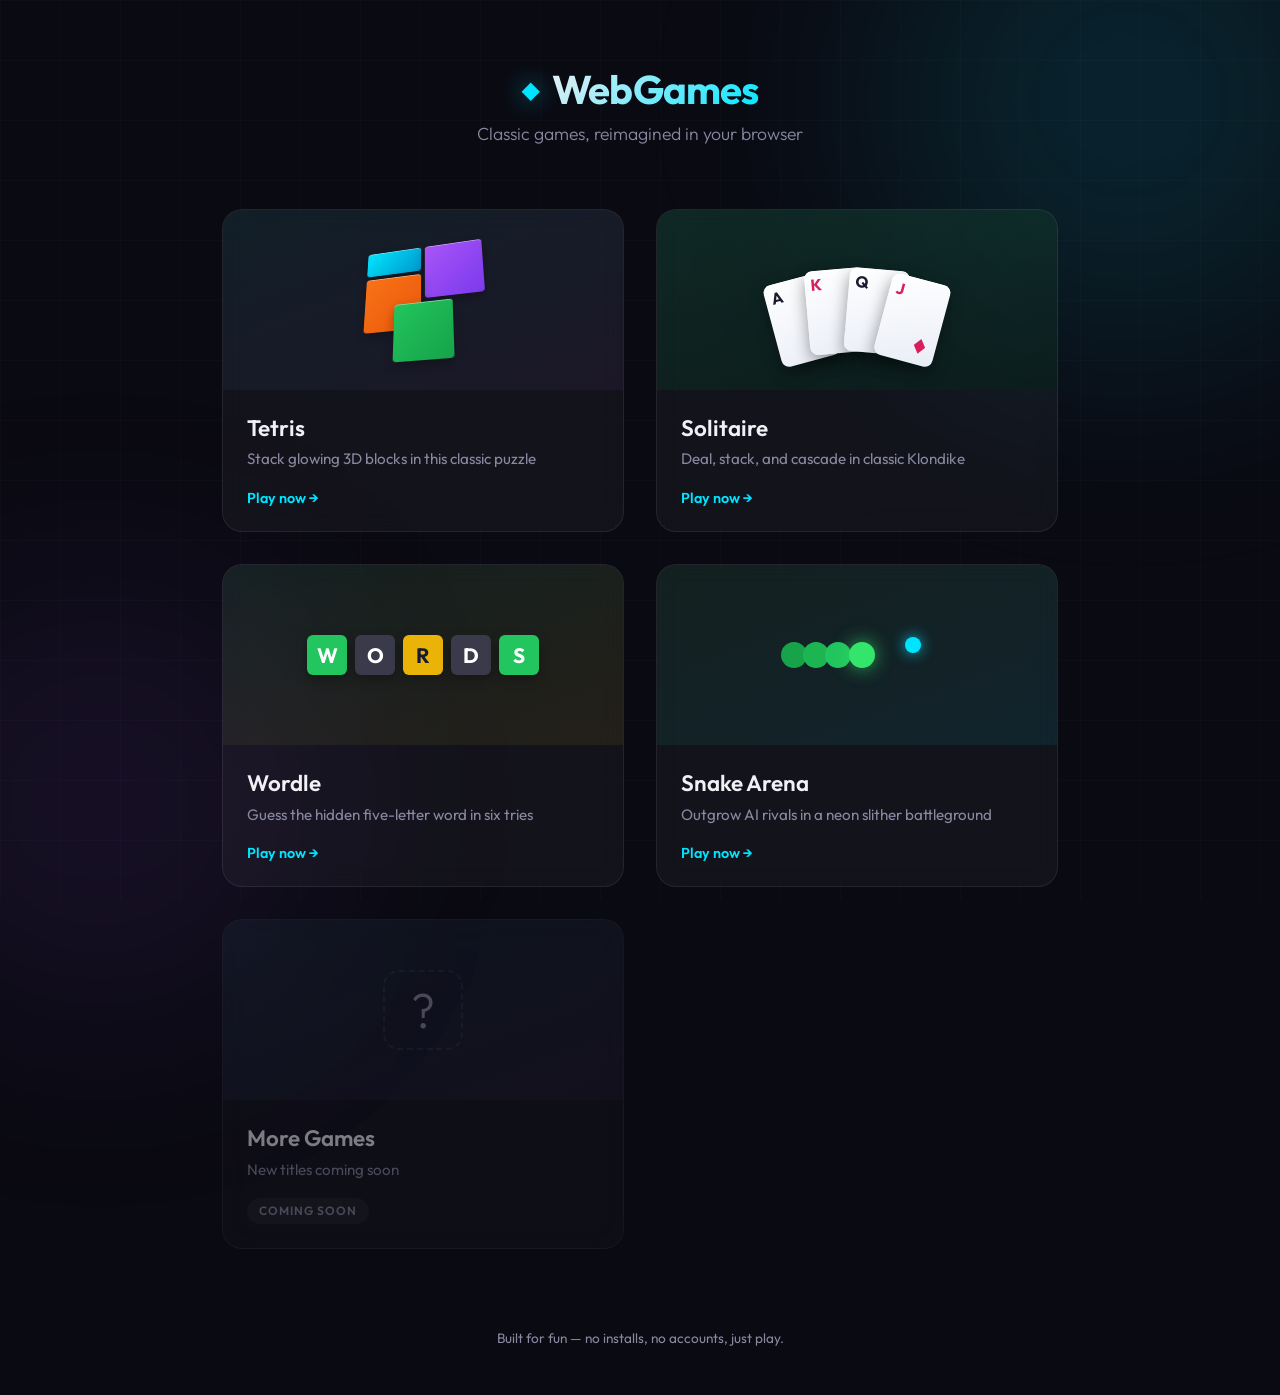
==== index.html @ 6724727c "Snake game." ====
<!DOCTYPE html>
<html lang="en">
<head>
  <meta charset="UTF-8">
  <meta name="viewport" content="width=device-width, initial-scale=1.0">
  <title>WebGames</title>
  <link rel="preconnect" href="https://fonts.googleapis.com">
  <link rel="preconnect" href="https://fonts.gstatic.com" crossorigin>
  <link href="https://fonts.googleapis.com/css2?family=Outfit:wght@300;400;600;700&display=swap" rel="stylesheet">
  <link rel="stylesheet" href="css/style.css">
</head>
<body>
  <div class="bg-grid"></div>
  <div class="bg-glow bg-glow--1"></div>
  <div class="bg-glow bg-glow--2"></div>

  <header class="site-header">
    <div class="logo">
      <span class="logo-icon">◆</span>
      <h1>WebGames</h1>
    </div>
    <p class="tagline">Classic games, reimagined in your browser</p>
  </header>

  <main class="games-grid">
    <a href="games/tetris/" class="game-tile game-tile--tetris">
      <div class="game-tile__preview">
        <div class="tetris-preview">
          <div class="tetris-block tetris-block--cyan"></div>
          <div class="tetris-block tetris-block--purple"></div>
          <div class="tetris-block tetris-block--orange"></div>
          <div class="tetris-block tetris-block--green"></div>
        </div>
      </div>
      <div class="game-tile__info">
        <h2>Tetris</h2>
        <p>Stack glowing 3D blocks in this classic puzzle</p>
        <span class="game-tile__cta">Play now →</span>
      </div>
    </a>

    <a href="games/solitaire/" class="game-tile game-tile--solitaire">
      <div class="game-tile__preview">
        <div class="solitaire-preview">
          <div class="mini-card mini-card--1"><span class="mini-card__rank">A</span><span class="mini-card__suit mini-card__suit--black">♠</span></div>
          <div class="mini-card mini-card--2"><span class="mini-card__rank mini-card__rank--red">K</span><span class="mini-card__suit mini-card__suit--red">♥</span></div>
          <div class="mini-card mini-card--3"><span class="mini-card__rank">Q</span><span class="mini-card__suit mini-card__suit--black">♣</span></div>
          <div class="mini-card mini-card--4"><span class="mini-card__rank mini-card__rank--red">J</span><span class="mini-card__suit mini-card__suit--red">♦</span></div>
        </div>
      </div>
      <div class="game-tile__info">
        <h2>Solitaire</h2>
        <p>Deal, stack, and cascade in classic Klondike</p>
        <span class="game-tile__cta">Play now →</span>
      </div>
    </a>

    <a href="games/wordle/" class="game-tile game-tile--wordle">
      <div class="game-tile__preview">
        <div class="wordle-preview">
          <span class="wordle-cell wordle-cell--correct">W</span>
          <span class="wordle-cell wordle-cell--absent">O</span>
          <span class="wordle-cell wordle-cell--present">R</span>
          <span class="wordle-cell wordle-cell--absent">D</span>
          <span class="wordle-cell wordle-cell--correct">S</span>
        </div>
      </div>
      <div class="game-tile__info">
        <h2>Wordle</h2>
        <p>Guess the hidden five-letter word in six tries</p>
        <span class="game-tile__cta">Play now →</span>
      </div>
    </a>

    <a href="games/snake/" class="game-tile game-tile--snake">
      <div class="game-tile__preview">
        <div class="snake-preview">
          <span class="snake-seg snake-seg--1"></span>
          <span class="snake-seg snake-seg--2"></span>
          <span class="snake-seg snake-seg--3"></span>
          <span class="snake-seg snake-seg--head"></span>
          <span class="snake-orb"></span>
        </div>
      </div>
      <div class="game-tile__info">
        <h2>Snake Arena</h2>
        <p>Outgrow AI rivals in a neon slither battleground</p>
        <span class="game-tile__cta">Play now →</span>
      </div>
    </a>

    <div class="game-tile game-tile--coming-soon">
      <div class="game-tile__preview">
        <div class="coming-soon-icon">?</div>
      </div>
      <div class="game-tile__info">
        <h2>More Games</h2>
        <p>New titles coming soon</p>
        <span class="game-tile__badge">Coming Soon</span>
      </div>
    </div>
  </main>

  <footer class="site-footer">
    <p>Built for fun — no installs, no accounts, just play.</p>
  </footer>
</body>
</html>
---- css/style.css ----
*,
*::before,
*::after {
  box-sizing: border-box;
  margin: 0;
  padding: 0;
}

:root {
  --bg-deep: #0a0a12;
  --bg-card: rgba(255, 255, 255, 0.04);
  --border-subtle: rgba(255, 255, 255, 0.08);
  --text-primary: #f0f0f5;
  --text-muted: #8888a0;
  --accent-cyan: #00e5ff;
  --accent-purple: #a855f7;
  --accent-pink: #ec4899;
  --radius: 20px;
  --font: 'Outfit', system-ui, sans-serif;
}

html {
  font-size: 16px;
}

body {
  font-family: var(--font);
  background: var(--bg-deep);
  color: var(--text-primary);
  min-height: 100vh;
  overflow-x: hidden;
  position: relative;
}

.bg-grid {
  position: fixed;
  inset: 0;
  background-image:
    linear-gradient(rgba(255, 255, 255, 0.02) 1px, transparent 1px),
    linear-gradient(90deg, rgba(255, 255, 255, 0.02) 1px, transparent 1px);
  background-size: 60px 60px;
  pointer-events: none;
  z-index: 0;
}

.bg-glow {
  position: fixed;
  border-radius: 50%;
  filter: blur(120px);
  pointer-events: none;
  z-index: 0;
}

.bg-glow--1 {
  width: 500px;
  height: 500px;
  background: rgba(0, 229, 255, 0.12);
  top: -150px;
  right: -100px;
}

.bg-glow--2 {
  width: 400px;
  height: 400px;
  background: rgba(168, 85, 247, 0.1);
  bottom: -100px;
  left: -100px;
}

.site-header {
  position: relative;
  z-index: 1;
  text-align: center;
  padding: 4rem 2rem 2rem;
}

.logo {
  display: inline-flex;
  align-items: center;
  gap: 0.75rem;
  margin-bottom: 0.5rem;
}

.logo-icon {
  font-size: 1.5rem;
  color: var(--accent-cyan);
  filter: drop-shadow(0 0 12px rgba(0, 229, 255, 0.6));
}

.logo h1 {
  font-size: 2.5rem;
  font-weight: 700;
  letter-spacing: -0.02em;
  background: linear-gradient(135deg, var(--text-primary) 0%, var(--accent-cyan) 100%);
  -webkit-background-clip: text;
  -webkit-text-fill-color: transparent;
  background-clip: text;
}

.tagline {
  color: var(--text-muted);
  font-size: 1.1rem;
  font-weight: 300;
}

.games-grid {
  position: relative;
  z-index: 1;
  display: grid;
  grid-template-columns: repeat(auto-fill, minmax(320px, 1fr));
  gap: 2rem;
  max-width: 900px;
  margin: 0 auto;
  padding: 2rem;
}

.game-tile {
  display: flex;
  flex-direction: column;
  background: var(--bg-card);
  border: 1px solid var(--border-subtle);
  border-radius: var(--radius);
  overflow: hidden;
  text-decoration: none;
  color: inherit;
  transition: transform 0.3s ease, border-color 0.3s ease, box-shadow 0.3s ease;
  backdrop-filter: blur(12px);
}

a.game-tile:hover {
  transform: translateY(-6px);
  border-color: rgba(0, 229, 255, 0.3);
  box-shadow:
    0 20px 60px rgba(0, 0, 0, 0.4),
    0 0 40px rgba(0, 229, 255, 0.08);
}

.game-tile--coming-soon {
  opacity: 0.5;
  cursor: default;
  pointer-events: none;
}

.game-tile__preview {
  height: 180px;
  display: flex;
  align-items: center;
  justify-content: center;
  background: linear-gradient(160deg, rgba(0, 229, 255, 0.06) 0%, rgba(168, 85, 247, 0.06) 100%);
  position: relative;
  overflow: hidden;
}

.game-tile--tetris .game-tile__preview {
  perspective: 400px;
}

.tetris-preview {
  display: grid;
  grid-template-columns: repeat(4, 28px);
  grid-template-rows: repeat(4, 28px);
  gap: 4px;
  transform: rotateX(25deg) rotateY(-15deg);
}

.tetris-block {
  border-radius: 4px;
  box-shadow: inset 0 1px 0 rgba(255, 255, 255, 0.4), 0 4px 12px rgba(0, 0, 0, 0.3);
}

.tetris-block--cyan {
  grid-column: 1 / 3;
  grid-row: 1;
  background: linear-gradient(135deg, #00e5ff, #0099cc);
}

.tetris-block--purple {
  grid-column: 3 / 5;
  grid-row: 1 / 3;
  background: linear-gradient(135deg, #a855f7, #7c3aed);
}

.tetris-block--orange {
  grid-column: 1 / 3;
  grid-row: 2 / 4;
  background: linear-gradient(135deg, #f97316, #ea580c);
}

.tetris-block--green {
  grid-column: 2 / 4;
  grid-row: 3 / 5;
  background: linear-gradient(135deg, #22c55e, #16a34a);
}

.game-tile--solitaire .game-tile__preview {
  background: linear-gradient(160deg, rgba(13, 59, 46, 0.55) 0%, rgba(7, 32, 25, 0.55) 100%);
}

.solitaire-preview {
  position: relative;
  width: 160px;
  height: 110px;
}

.mini-card {
  position: absolute;
  bottom: 0;
  width: 60px;
  height: 84px;
  border-radius: 8px;
  background: linear-gradient(160deg, #ffffff 0%, #e9edf6 100%);
  box-shadow: 0 6px 16px rgba(0, 0, 0, 0.4), inset 0 1px 0 rgba(255, 255, 255, 0.9);
  padding: 6px;
  transform-origin: bottom center;
  transition: transform 0.35s ease;
}

.mini-card__rank {
  display: block;
  font-size: 1rem;
  font-weight: 700;
  color: #1a1a2e;
  line-height: 1;
}

.mini-card__rank--red { color: #d81e5b; }

.mini-card__suit {
  position: absolute;
  bottom: 6px;
  right: 7px;
  font-size: 1.3rem;
}

.mini-card__suit--black { color: #1a1a2e; }
.mini-card__suit--red { color: #d81e5b; }

.mini-card--1 { left: 4px;  transform: rotate(-15deg) translateY(6px); z-index: 1; }
.mini-card--2 { left: 34px; transform: rotate(-5deg)  translateY(-2px); z-index: 2; }
.mini-card--3 { left: 66px; transform: rotate(5deg)   translateY(-2px); z-index: 3; }
.mini-card--4 { left: 96px; transform: rotate(15deg)  translateY(6px);  z-index: 4; }

a.game-tile--solitaire:hover .mini-card--1 { transform: rotate(-22deg) translateY(2px)  translateX(-6px); }
a.game-tile--solitaire:hover .mini-card--2 { transform: rotate(-8deg)  translateY(-8px); }
a.game-tile--solitaire:hover .mini-card--3 { transform: rotate(8deg)   translateY(-8px); }
a.game-tile--solitaire:hover .mini-card--4 { transform: rotate(22deg)  translateY(2px)  translateX(6px); }

.game-tile--wordle .game-tile__preview {
  background: linear-gradient(160deg, rgba(34, 197, 94, 0.08) 0%, rgba(234, 179, 8, 0.08) 100%);
}

.wordle-preview {
  display: flex;
  gap: 8px;
}

.wordle-cell {
  width: 40px;
  height: 40px;
  display: flex;
  align-items: center;
  justify-content: center;
  border-radius: 6px;
  font-size: 1.3rem;
  font-weight: 700;
  color: #fff;
  box-shadow: 0 4px 12px rgba(0, 0, 0, 0.3);
}

.wordle-cell--correct { background: #22c55e; }
.wordle-cell--present { background: #eab308; color: #1a1a2e; }
.wordle-cell--absent  { background: #3a3a4a; }

a.game-tile--wordle:hover {
  border-color: rgba(34, 197, 94, 0.35);
}

.game-tile--snake .game-tile__preview {
  background: linear-gradient(160deg, rgba(34, 197, 94, 0.08) 0%, rgba(0, 229, 255, 0.08) 100%);
}

.snake-preview {
  position: relative;
  width: 160px;
  height: 90px;
}

.snake-seg {
  position: absolute;
  top: 50%;
  width: 26px;
  height: 26px;
  border-radius: 50%;
  transform: translateY(-50%);
  transition: transform 0.35s ease, left 0.35s ease;
}

.snake-seg--1    { left: 4px;   background: #16a34a; }
.snake-seg--2    { left: 26px;  background: #1cb552; }
.snake-seg--3    { left: 48px;  background: #22c55e; }
.snake-seg--head {
  left: 72px;
  background: #34e56b;
  box-shadow: 0 0 18px rgba(52, 229, 107, 0.7);
}

.snake-orb {
  position: absolute;
  top: 30%;
  left: 128px;
  width: 16px;
  height: 16px;
  border-radius: 50%;
  background: #00e5ff;
  box-shadow: 0 0 14px rgba(0, 229, 255, 0.8);
}

a.game-tile--snake:hover .snake-seg--1    { left: 10px; }
a.game-tile--snake:hover .snake-seg--2    { left: 32px; transform: translateY(-90%); }
a.game-tile--snake:hover .snake-seg--3    { left: 54px; }
a.game-tile--snake:hover .snake-seg--head { left: 78px; transform: translateY(-20%); }

a.game-tile--snake:hover {
  border-color: rgba(34, 197, 94, 0.35);
}

.coming-soon-icon {
  font-size: 3rem;
  font-weight: 300;
  color: var(--text-muted);
  border: 2px dashed var(--border-subtle);
  width: 80px;
  height: 80px;
  border-radius: 16px;
  display: flex;
  align-items: center;
  justify-content: center;
}

.game-tile__info {
  padding: 1.5rem;
}

.game-tile__info h2 {
  font-size: 1.4rem;
  font-weight: 600;
  margin-bottom: 0.4rem;
}

.game-tile__info p {
  color: var(--text-muted);
  font-size: 0.95rem;
  line-height: 1.5;
  margin-bottom: 1rem;
}

.game-tile__cta {
  font-size: 0.9rem;
  font-weight: 600;
  color: var(--accent-cyan);
  transition: letter-spacing 0.2s ease;
}

a.game-tile:hover .game-tile__cta {
  letter-spacing: 0.05em;
}

.game-tile__badge {
  display: inline-block;
  font-size: 0.75rem;
  font-weight: 600;
  text-transform: uppercase;
  letter-spacing: 0.08em;
  color: var(--text-muted);
  background: rgba(255, 255, 255, 0.05);
  padding: 0.35rem 0.75rem;
  border-radius: 100px;
}

.site-footer {
  position: relative;
  z-index: 1;
  text-align: center;
  padding: 3rem 2rem;
  color: var(--text-muted);
  font-size: 0.85rem;
}

@media (max-width: 480px) {
  .logo h1 {
    font-size: 2rem;
  }

  .games-grid {
    grid-template-columns: 1fr;
    padding: 1.5rem;
  }
}
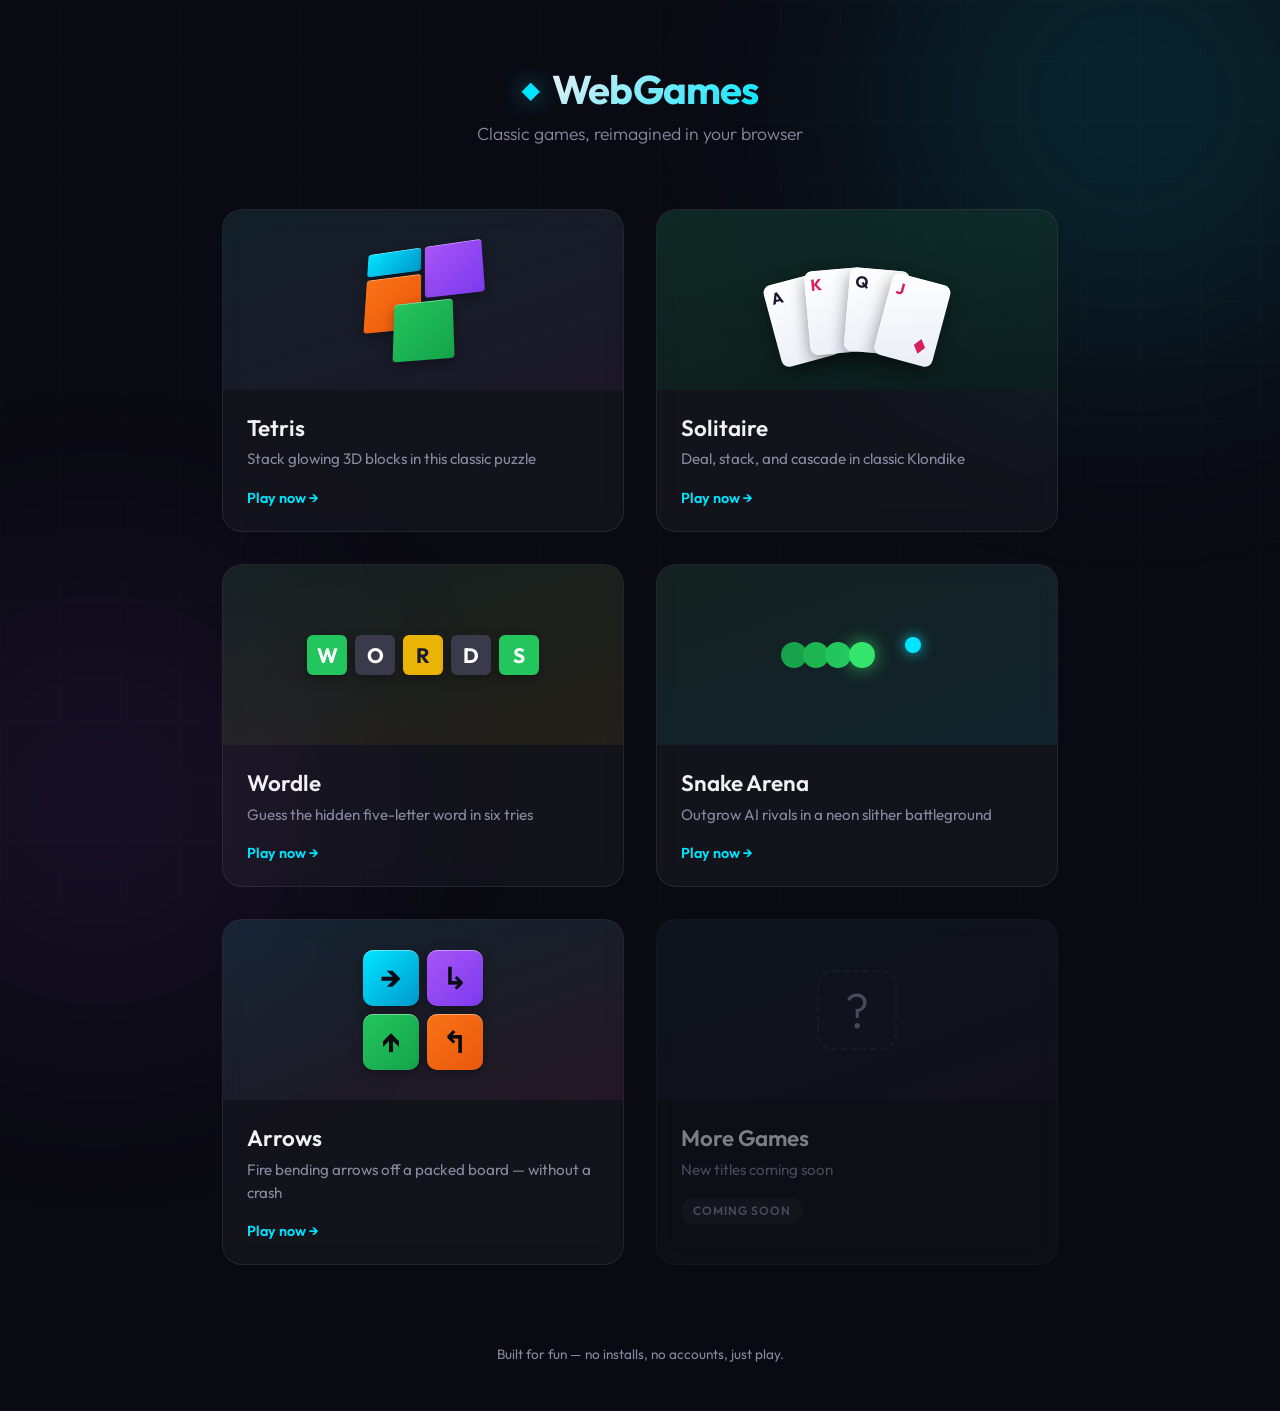
==== commit 656e9ade: "Basic arrow game." ====
--- a/index.html
+++ b/index.html
@@ -89,6 +89,22 @@
       </div>
     </a>
 
+    <a href="games/arrows/" class="game-tile game-tile--arrows">
+      <div class="game-tile__preview">
+        <div class="arrows-preview">
+          <span class="arrow-chip arrow-chip--1">→</span>
+          <span class="arrow-chip arrow-chip--2">↳</span>
+          <span class="arrow-chip arrow-chip--3">↑</span>
+          <span class="arrow-chip arrow-chip--4">↰</span>
+        </div>
+      </div>
+      <div class="game-tile__info">
+        <h2>Arrows</h2>
+        <p>Fire bending arrows off a packed board — without a crash</p>
+        <span class="game-tile__cta">Play now →</span>
+      </div>
+    </a>
+
     <div class="game-tile game-tile--coming-soon">
       <div class="game-tile__preview">
         <div class="coming-soon-icon">?</div>
--- a/css/style.css
+++ b/css/style.css
@@ -324,6 +324,43 @@
   border-color: rgba(34, 197, 94, 0.35);
 }
 
+.game-tile--arrows .game-tile__preview {
+  background: linear-gradient(160deg, rgba(0, 229, 255, 0.08) 0%, rgba(236, 72, 153, 0.08) 100%);
+}
+
+.arrows-preview {
+  display: grid;
+  grid-template-columns: repeat(2, 56px);
+  grid-template-rows: repeat(2, 56px);
+  gap: 8px;
+}
+
+.arrow-chip {
+  display: flex;
+  align-items: center;
+  justify-content: center;
+  font-size: 1.9rem;
+  font-weight: 700;
+  border-radius: 10px;
+  color: #0a0a12;
+  box-shadow: inset 0 1px 0 rgba(255, 255, 255, 0.4), 0 4px 12px rgba(0, 0, 0, 0.3);
+  transition: transform 0.35s ease;
+}
+
+.arrow-chip--1 { background: linear-gradient(135deg, #00e5ff, #0099cc); }
+.arrow-chip--2 { background: linear-gradient(135deg, #a855f7, #7c3aed); }
+.arrow-chip--3 { background: linear-gradient(135deg, #22c55e, #16a34a); }
+.arrow-chip--4 { background: linear-gradient(135deg, #f97316, #ea580c); }
+
+a.game-tile--arrows:hover .arrow-chip--1 { transform: translateX(8px); }
+a.game-tile--arrows:hover .arrow-chip--2 { transform: translate(6px, 6px); }
+a.game-tile--arrows:hover .arrow-chip--3 { transform: translateY(-8px); }
+a.game-tile--arrows:hover .arrow-chip--4 { transform: translate(-6px, -6px); }
+
+a.game-tile--arrows:hover {
+  border-color: rgba(236, 72, 153, 0.35);
+}
+
 .coming-soon-icon {
   font-size: 3rem;
   font-weight: 300;
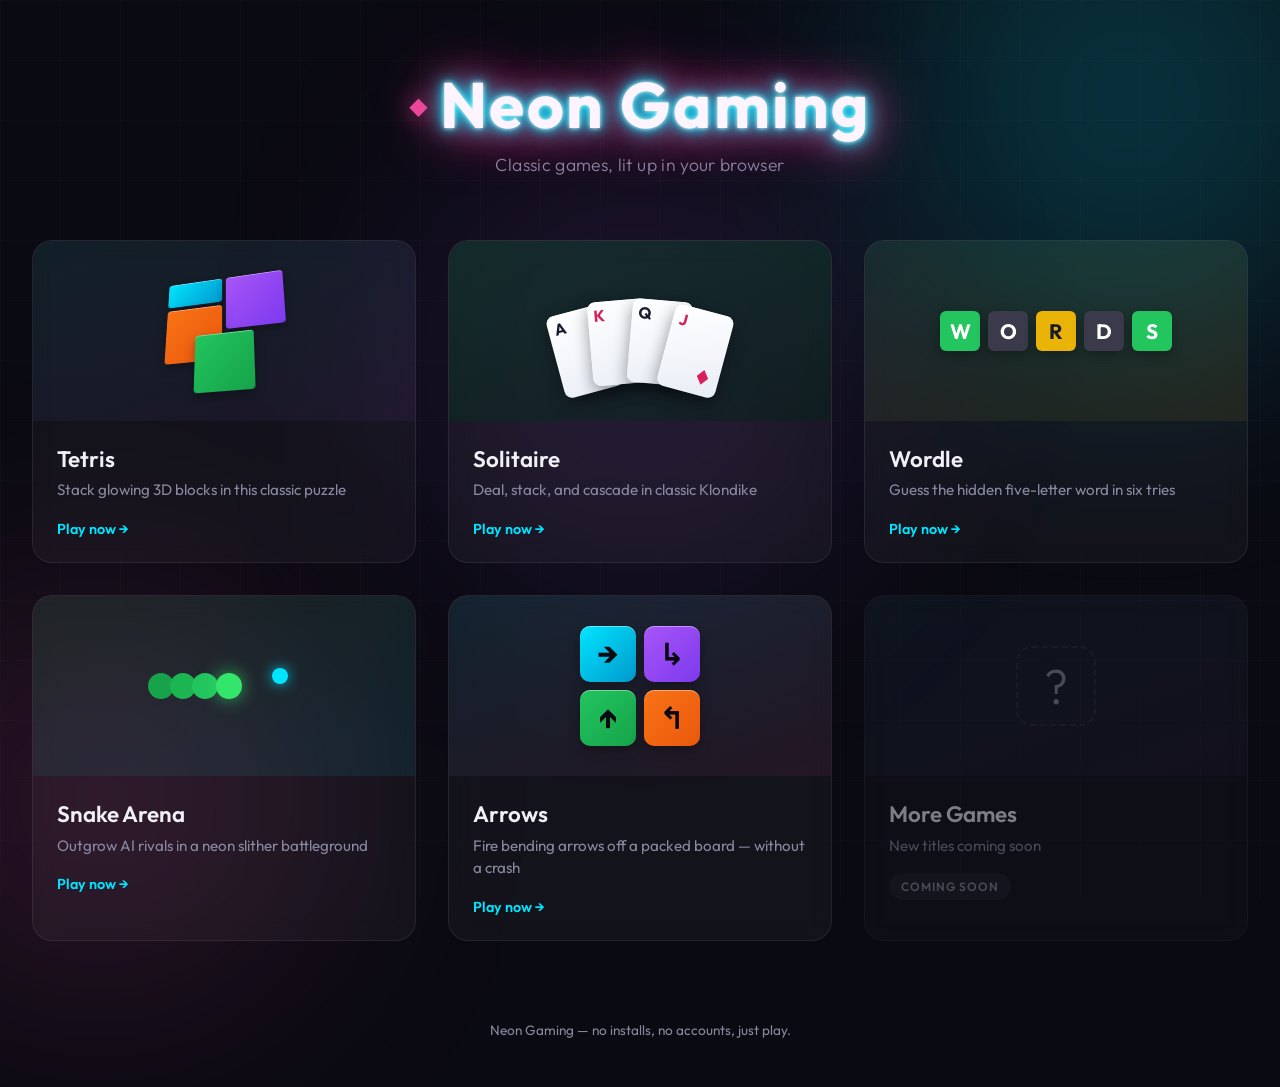
==== commit 91dad87c: "Deploy scripts." ====
--- a/index.html
+++ b/index.html
@@ -1,9 +1,17 @@
 <!DOCTYPE html>
 <html lang="en">
 <head>
+  <!-- Google tag (gtag.js) -->
+  <script async src="https://www.googletagmanager.com/gtag/js?id=G-6LNMJ1V5Q6"></script>
+  <script>
+    window.dataLayer = window.dataLayer || [];
+    function gtag(){dataLayer.push(arguments);}
+    gtag('js', new Date());
+    gtag('config', 'G-6LNMJ1V5Q6');
+  </script>
   <meta charset="UTF-8">
   <meta name="viewport" content="width=device-width, initial-scale=1.0">
-  <title>WebGames</title>
+  <title>Neon Gaming</title>
   <link rel="preconnect" href="https://fonts.googleapis.com">
   <link rel="preconnect" href="https://fonts.gstatic.com" crossorigin>
   <link href="https://fonts.googleapis.com/css2?family=Outfit:wght@300;400;600;700&display=swap" rel="stylesheet">
@@ -13,13 +21,14 @@
   <div class="bg-grid"></div>
   <div class="bg-glow bg-glow--1"></div>
   <div class="bg-glow bg-glow--2"></div>
+  <div class="bg-glow bg-glow--3"></div>
 
   <header class="site-header">
     <div class="logo">
       <span class="logo-icon">◆</span>
-      <h1>WebGames</h1>
+      <h1 class="neon-title" data-text="Neon Gaming">Neon Gaming</h1>
     </div>
-    <p class="tagline">Classic games, reimagined in your browser</p>
+    <p class="tagline">Classic games, lit up in your browser</p>
   </header>
 
   <main class="games-grid">
@@ -118,7 +127,7 @@
   </main>
 
   <footer class="site-footer">
-    <p>Built for fun — no installs, no accounts, just play.</p>
+    <p>Neon Gaming — no installs, no accounts, just play.</p>
   </footer>
 </body>
 </html>
--- a/css/style.css
+++ b/css/style.css
@@ -54,7 +54,7 @@
 .bg-glow--1 {
   width: 500px;
   height: 500px;
-  background: rgba(0, 229, 255, 0.12);
+  background: rgba(0, 229, 255, 0.18);
   top: -150px;
   right: -100px;
 }
@@ -62,9 +62,18 @@
 .bg-glow--2 {
   width: 400px;
   height: 400px;
-  background: rgba(168, 85, 247, 0.1);
+  background: rgba(236, 72, 153, 0.16);
   bottom: -100px;
   left: -100px;
+}
+
+.bg-glow--3 {
+  width: 420px;
+  height: 420px;
+  background: rgba(168, 85, 247, 0.14);
+  top: 40%;
+  left: 50%;
+  transform: translate(-50%, -50%);
 }
 
 .site-header {
@@ -83,24 +92,59 @@
 
 .logo-icon {
   font-size: 1.5rem;
-  color: var(--accent-cyan);
-  filter: drop-shadow(0 0 12px rgba(0, 229, 255, 0.6));
+  color: var(--accent-pink);
+  filter: drop-shadow(0 0 12px rgba(236, 72, 153, 0.9));
+  animation: neon-flicker 4.5s infinite alternate;
 }
 
 .logo h1 {
-  font-size: 2.5rem;
+  font-size: clamp(2.5rem, 8vw, 4rem);
   font-weight: 700;
-  letter-spacing: -0.02em;
-  background: linear-gradient(135deg, var(--text-primary) 0%, var(--accent-cyan) 100%);
-  -webkit-background-clip: text;
-  -webkit-text-fill-color: transparent;
-  background-clip: text;
+  letter-spacing: 0.04em;
+}
+
+.neon-title {
+  position: relative;
+  color: #fdf4ff;
+  text-shadow:
+    0 0 4px rgba(255, 255, 255, 0.9),
+    0 0 11px var(--accent-cyan),
+    0 0 22px var(--accent-cyan),
+    0 0 38px var(--accent-pink),
+    0 0 62px var(--accent-pink);
+  animation: neon-flicker 6s infinite alternate;
+}
+
+@keyframes neon-flicker {
+  0%, 18%, 22%, 25%, 53%, 57%, 100% {
+    opacity: 1;
+    text-shadow:
+      0 0 4px rgba(255, 255, 255, 0.9),
+      0 0 11px var(--accent-cyan),
+      0 0 22px var(--accent-cyan),
+      0 0 38px var(--accent-pink),
+      0 0 62px var(--accent-pink);
+    filter: drop-shadow(0 0 12px rgba(236, 72, 153, 0.9));
+  }
+  20%, 24%, 55% {
+    opacity: 0.75;
+    text-shadow: none;
+    filter: none;
+  }
+}
+
+@media (prefers-reduced-motion: reduce) {
+  .logo-icon,
+  .neon-title {
+    animation: none;
+  }
 }
 
 .tagline {
   color: var(--text-muted);
   font-size: 1.1rem;
   font-weight: 300;
+  letter-spacing: 0.02em;
 }
 
 .games-grid {
@@ -109,7 +153,7 @@
   display: grid;
   grid-template-columns: repeat(auto-fill, minmax(320px, 1fr));
   gap: 2rem;
-  max-width: 900px;
+  max-width: 1600px;
   margin: 0 auto;
   padding: 2rem;
 }
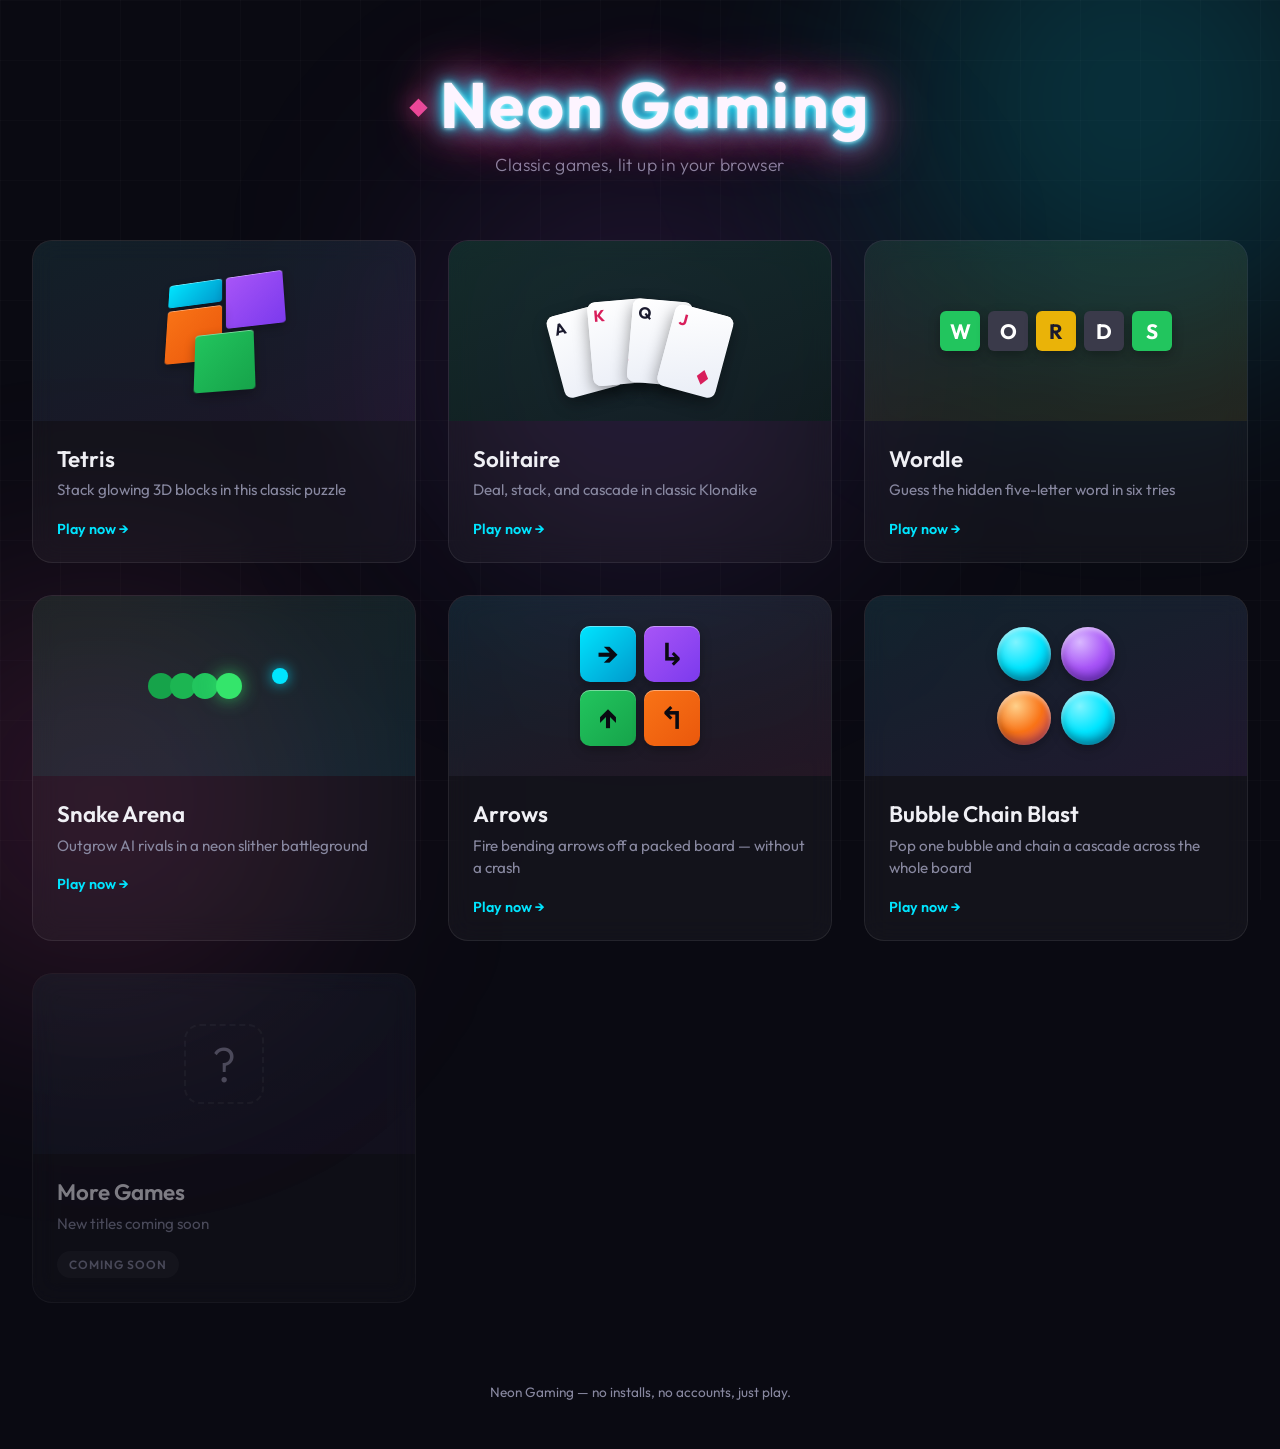
==== commit 1beaa91e: "Bubble chain blast improved." ====
--- a/index.html
+++ b/index.html
@@ -114,6 +114,22 @@
       </div>
     </a>
 
+    <a href="games/bubbleblast/" class="game-tile game-tile--bubbleblast">
+      <div class="game-tile__preview">
+        <div class="bubble-preview">
+          <span class="bubble-orb bubble-orb--1"></span>
+          <span class="bubble-orb bubble-orb--2"></span>
+          <span class="bubble-orb bubble-orb--3"></span>
+          <span class="bubble-orb bubble-orb--4"></span>
+        </div>
+      </div>
+      <div class="game-tile__info">
+        <h2>Bubble Chain Blast</h2>
+        <p>Pop one bubble and chain a cascade across the whole board</p>
+        <span class="game-tile__cta">Play now →</span>
+      </div>
+    </a>
+
     <div class="game-tile game-tile--coming-soon">
       <div class="game-tile__preview">
         <div class="coming-soon-icon">?</div>
--- a/css/style.css
+++ b/css/style.css
@@ -405,6 +405,41 @@
   border-color: rgba(236, 72, 153, 0.35);
 }
 
+/* ---- Bubble Chain Blast preview ---- */
+.game-tile--bubbleblast .game-tile__preview {
+  background: linear-gradient(160deg, rgba(0, 229, 255, 0.08) 0%, rgba(168, 85, 247, 0.09) 100%);
+}
+
+.bubble-preview {
+  display: grid;
+  grid-template-columns: repeat(2, 54px);
+  grid-template-rows: repeat(2, 54px);
+  gap: 10px;
+}
+
+.bubble-orb {
+  border-radius: 50%;
+  box-shadow:
+    inset 0 3px 4px rgba(255, 255, 255, 0.5),
+    inset 0 -5px 8px rgba(0, 0, 0, 0.3),
+    0 4px 12px rgba(0, 0, 0, 0.3);
+  transition: transform 0.35s ease;
+}
+
+.bubble-orb--1 { background: radial-gradient(circle at 35% 28%, #7ff4ff, #00e5ff 50%, #0088bb); }
+.bubble-orb--2 { background: radial-gradient(circle at 35% 28%, #d9b8ff, #a855f7 50%, #6d28d9); }
+.bubble-orb--3 { background: radial-gradient(circle at 35% 28%, #ffd08a, #f97316 50%, #d1418a); }
+.bubble-orb--4 { background: radial-gradient(circle at 35% 28%, #7ff4ff, #00e5ff 50%, #0088bb); }
+
+a.game-tile--bubbleblast:hover .bubble-orb--1 { transform: scale(1.15) translate(-3px, -3px); }
+a.game-tile--bubbleblast:hover .bubble-orb--2 { transform: scale(1.15) translate(3px, -3px); }
+a.game-tile--bubbleblast:hover .bubble-orb--3 { transform: scale(1.15) translate(-3px, 3px); }
+a.game-tile--bubbleblast:hover .bubble-orb--4 { transform: scale(1.15) translate(3px, 3px); }
+
+a.game-tile--bubbleblast:hover {
+  border-color: rgba(168, 85, 247, 0.35);
+}
+
 .coming-soon-icon {
   font-size: 3rem;
   font-weight: 300;
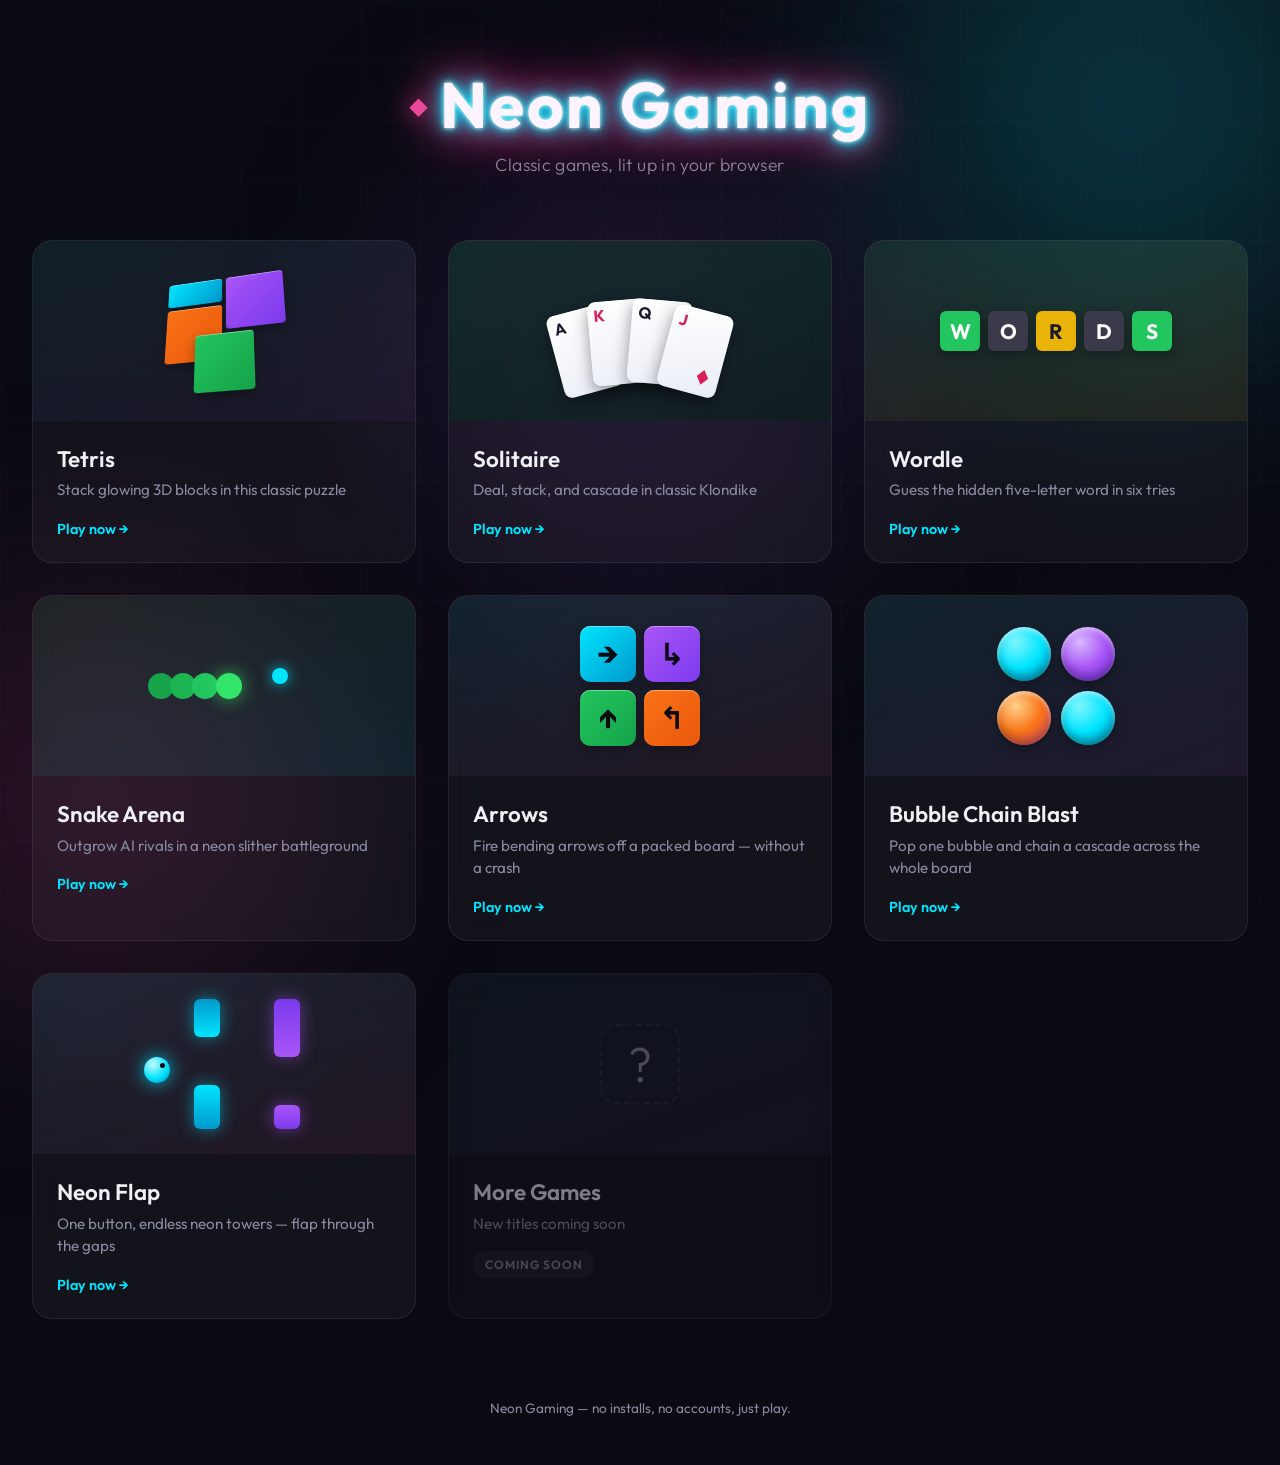
==== commit 271f267b: "Flappy bird game." ====
--- a/index.html
+++ b/index.html
@@ -130,6 +130,23 @@
       </div>
     </a>
 
+    <a href="games/flappy/" class="game-tile game-tile--flappy">
+      <div class="game-tile__preview">
+        <div class="flappy-preview">
+          <span class="flappy-pipe flappy-pipe--top"></span>
+          <span class="flappy-pipe flappy-pipe--bottom"></span>
+          <span class="flappy-pipe flappy-pipe--top2"></span>
+          <span class="flappy-pipe flappy-pipe--bottom2"></span>
+          <span class="flappy-bird"></span>
+        </div>
+      </div>
+      <div class="game-tile__info">
+        <h2>Neon Flap</h2>
+        <p>One button, endless neon towers — flap through the gaps</p>
+        <span class="game-tile__cta">Play now →</span>
+      </div>
+    </a>
+
     <div class="game-tile game-tile--coming-soon">
       <div class="game-tile__preview">
         <div class="coming-soon-icon">?</div>
--- a/css/style.css
+++ b/css/style.css
@@ -440,6 +440,87 @@
   border-color: rgba(168, 85, 247, 0.35);
 }
 
+/* ---- Neon Flap preview ---- */
+.game-tile--flappy .game-tile__preview {
+  background: linear-gradient(160deg, rgba(0, 229, 255, 0.07) 0%, rgba(236, 72, 153, 0.08) 100%);
+}
+
+.flappy-preview {
+  position: relative;
+  width: 180px;
+  height: 130px;
+}
+
+.flappy-pipe {
+  position: absolute;
+  width: 26px;
+  border-radius: 6px;
+  box-shadow: inset 0 1px 0 rgba(255, 255, 255, 0.35), 0 4px 12px rgba(0, 0, 0, 0.3);
+}
+
+.flappy-pipe--top {
+  left: 60px;
+  top: 0;
+  height: 38px;
+  background: linear-gradient(180deg, #0099cc, #00e5ff);
+  box-shadow: 0 0 16px rgba(0, 229, 255, 0.5);
+}
+
+.flappy-pipe--bottom {
+  left: 60px;
+  bottom: 0;
+  height: 44px;
+  background: linear-gradient(0deg, #0099cc, #00e5ff);
+  box-shadow: 0 0 16px rgba(0, 229, 255, 0.5);
+}
+
+.flappy-pipe--top2 {
+  left: 140px;
+  top: 0;
+  height: 58px;
+  background: linear-gradient(180deg, #7c3aed, #a855f7);
+  box-shadow: 0 0 16px rgba(168, 85, 247, 0.5);
+}
+
+.flappy-pipe--bottom2 {
+  left: 140px;
+  bottom: 0;
+  height: 24px;
+  background: linear-gradient(0deg, #7c3aed, #a855f7);
+  box-shadow: 0 0 16px rgba(168, 85, 247, 0.5);
+}
+
+.flappy-bird {
+  position: absolute;
+  top: 58px;
+  left: 10px;
+  width: 26px;
+  height: 26px;
+  border-radius: 50%;
+  background: radial-gradient(circle at 35% 28%, #c8f9ff, #00e5ff 55%, #0088bb);
+  box-shadow: 0 0 18px rgba(0, 229, 255, 0.8);
+  transition: transform 0.35s ease;
+}
+
+.flappy-bird::after {
+  content: '';
+  position: absolute;
+  top: 6px;
+  right: 5px;
+  width: 5px;
+  height: 5px;
+  border-radius: 50%;
+  background: #0a0a12;
+}
+
+a.game-tile--flappy:hover .flappy-bird {
+  transform: translate(26px, -22px) rotate(-14deg);
+}
+
+a.game-tile--flappy:hover {
+  border-color: rgba(0, 229, 255, 0.35);
+}
+
 .coming-soon-icon {
   font-size: 3rem;
   font-weight: 300;
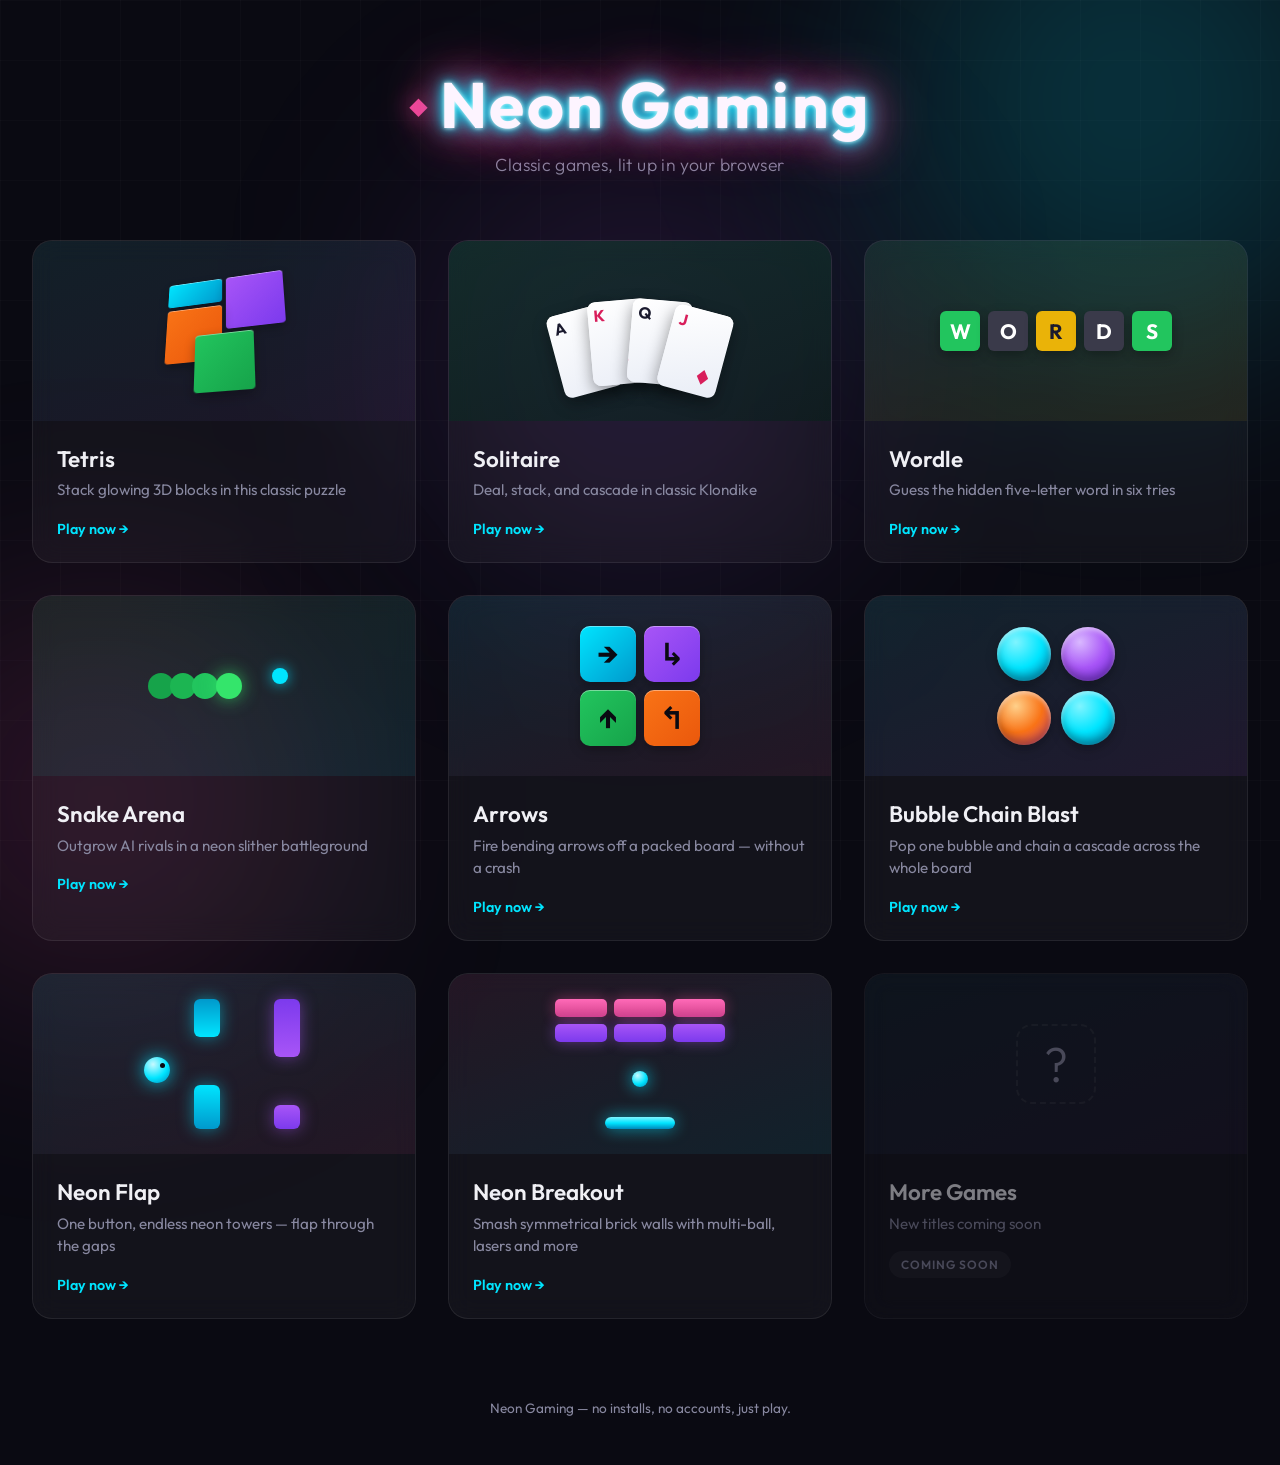
==== commit 3f35f316: "Breakout." ====
--- a/index.html
+++ b/index.html
@@ -147,6 +147,26 @@
       </div>
     </a>
 
+    <a href="games/breakout/" class="game-tile game-tile--breakout">
+      <div class="game-tile__preview">
+        <div class="breakout-preview">
+          <span class="breakout-brick breakout-brick--1"></span>
+          <span class="breakout-brick breakout-brick--2"></span>
+          <span class="breakout-brick breakout-brick--3"></span>
+          <span class="breakout-brick breakout-brick--4"></span>
+          <span class="breakout-brick breakout-brick--5"></span>
+          <span class="breakout-brick breakout-brick--6"></span>
+          <span class="breakout-ball"></span>
+          <span class="breakout-paddle"></span>
+        </div>
+      </div>
+      <div class="game-tile__info">
+        <h2>Neon Breakout</h2>
+        <p>Smash symmetrical brick walls with multi-ball, lasers and more</p>
+        <span class="game-tile__cta">Play now →</span>
+      </div>
+    </a>
+
     <div class="game-tile game-tile--coming-soon">
       <div class="game-tile__preview">
         <div class="coming-soon-icon">?</div>
--- a/css/style.css
+++ b/css/style.css
@@ -521,6 +521,65 @@
   border-color: rgba(0, 229, 255, 0.35);
 }
 
+/* ---- Neon Breakout preview ---- */
+.game-tile--breakout .game-tile__preview {
+  background: linear-gradient(160deg, rgba(236, 72, 153, 0.08) 0%, rgba(0, 229, 255, 0.07) 100%);
+}
+
+.breakout-preview {
+  position: relative;
+  width: 180px;
+  height: 130px;
+}
+
+.breakout-brick {
+  position: absolute;
+  width: 52px;
+  height: 18px;
+  border-radius: 5px;
+  box-shadow: inset 0 1px 0 rgba(255, 255, 255, 0.35), 0 4px 12px rgba(0, 0, 0, 0.3);
+  transition: transform 0.35s ease, opacity 0.35s ease;
+}
+
+.breakout-brick--1 { left: 5px; top: 0; background: linear-gradient(180deg, #ff6ab8, #d1418a); box-shadow: 0 0 14px rgba(236, 72, 153, 0.45); }
+.breakout-brick--2 { left: 64px; top: 0; background: linear-gradient(180deg, #ff6ab8, #d1418a); box-shadow: 0 0 14px rgba(236, 72, 153, 0.45); }
+.breakout-brick--3 { left: 123px; top: 0; background: linear-gradient(180deg, #ff6ab8, #d1418a); box-shadow: 0 0 14px rgba(236, 72, 153, 0.45); }
+.breakout-brick--4 { left: 5px; top: 25px; background: linear-gradient(180deg, #a855f7, #7c3aed); box-shadow: 0 0 14px rgba(168, 85, 247, 0.45); }
+.breakout-brick--5 { left: 64px; top: 25px; background: linear-gradient(180deg, #a855f7, #7c3aed); box-shadow: 0 0 14px rgba(168, 85, 247, 0.45); }
+.breakout-brick--6 { left: 123px; top: 25px; background: linear-gradient(180deg, #a855f7, #7c3aed); box-shadow: 0 0 14px rgba(168, 85, 247, 0.45); }
+
+.breakout-ball {
+  position: absolute;
+  left: 82px;
+  top: 72px;
+  width: 16px;
+  height: 16px;
+  border-radius: 50%;
+  background: radial-gradient(circle at 35% 28%, #c8f9ff, #00e5ff 55%, #0088bb);
+  box-shadow: 0 0 16px rgba(0, 229, 255, 0.8);
+  transition: transform 0.35s ease;
+}
+
+.breakout-paddle {
+  position: absolute;
+  left: 55px;
+  bottom: 0;
+  width: 70px;
+  height: 12px;
+  border-radius: 100px;
+  background: linear-gradient(180deg, #7ff4ff, #00e5ff 50%, #0088bb);
+  box-shadow: 0 0 16px rgba(0, 229, 255, 0.6);
+  transition: transform 0.35s ease;
+}
+
+a.game-tile--breakout:hover .breakout-ball { transform: translate(-14px, -46px); }
+a.game-tile--breakout:hover .breakout-paddle { transform: translateX(-16px); }
+a.game-tile--breakout:hover .breakout-brick--5 { transform: scale(1.25); opacity: 0; }
+
+a.game-tile--breakout:hover {
+  border-color: rgba(236, 72, 153, 0.35);
+}
+
 .coming-soon-icon {
   font-size: 3rem;
   font-weight: 300;
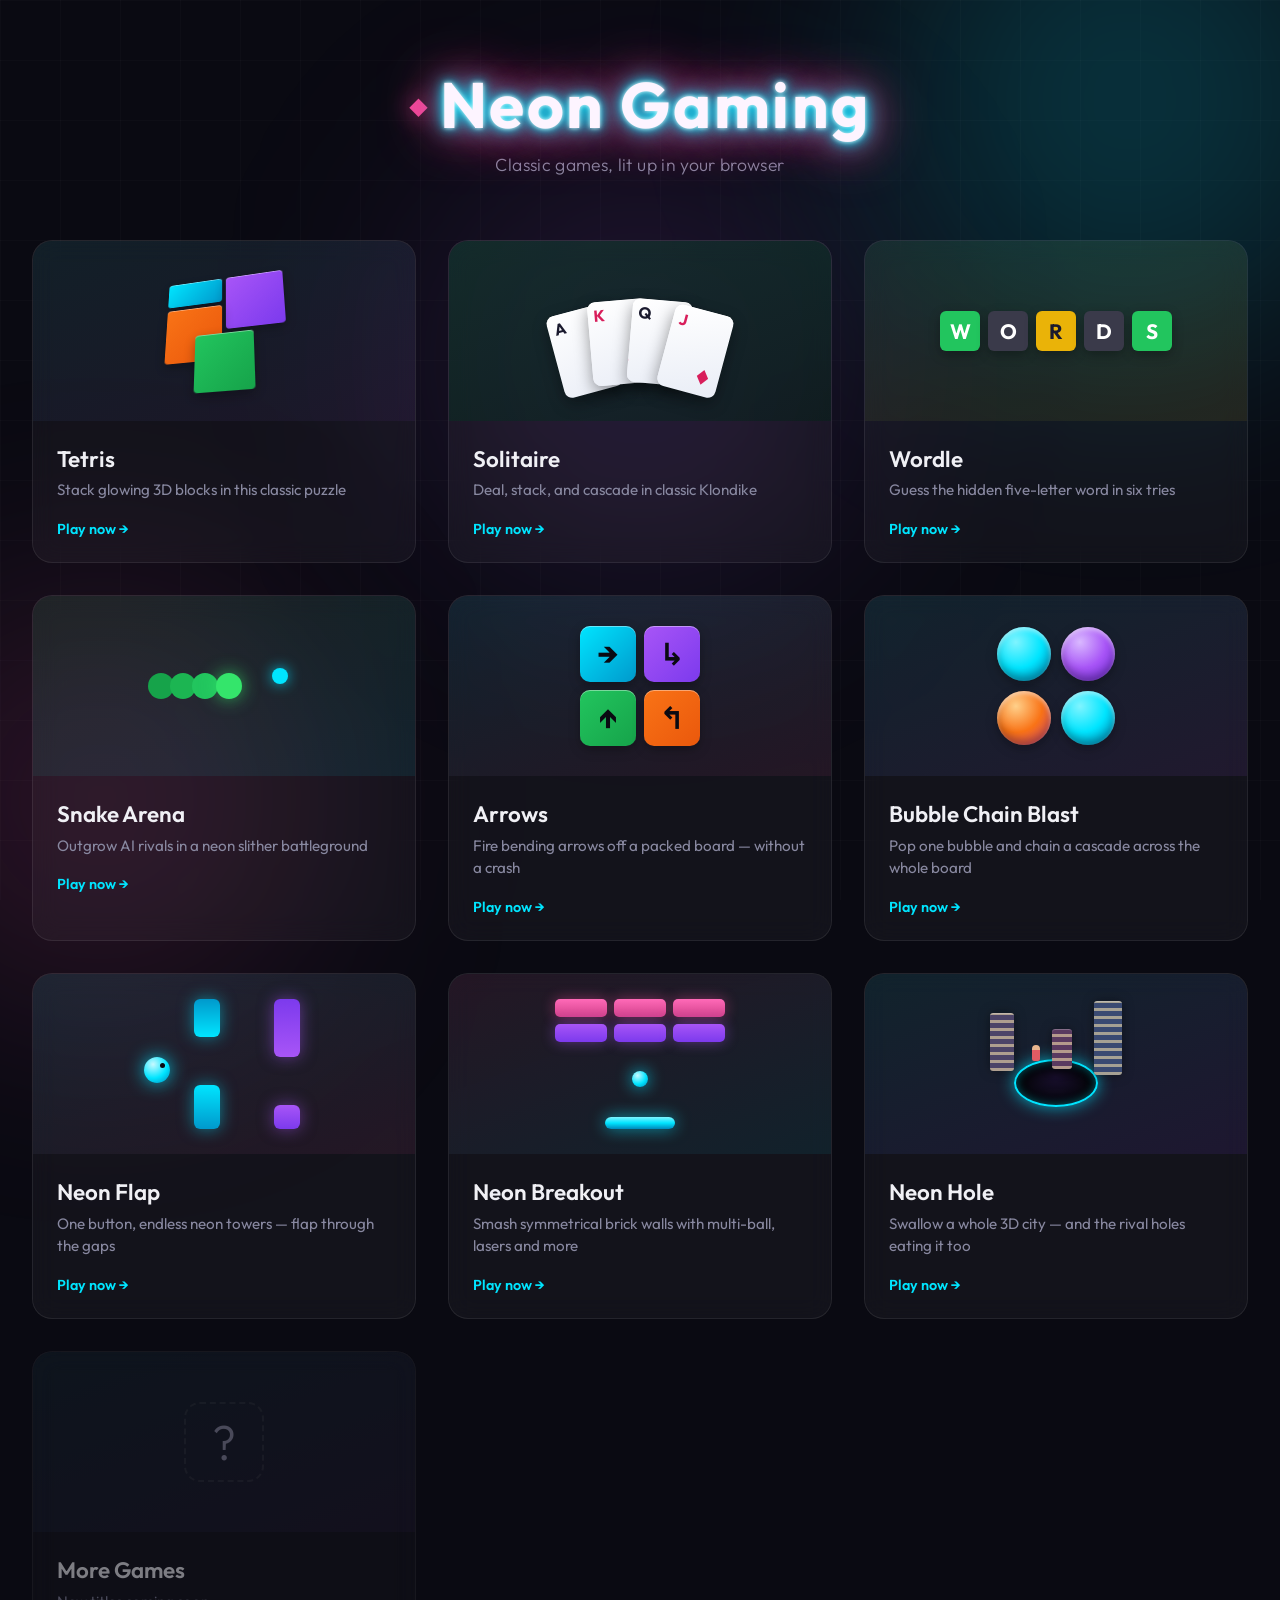
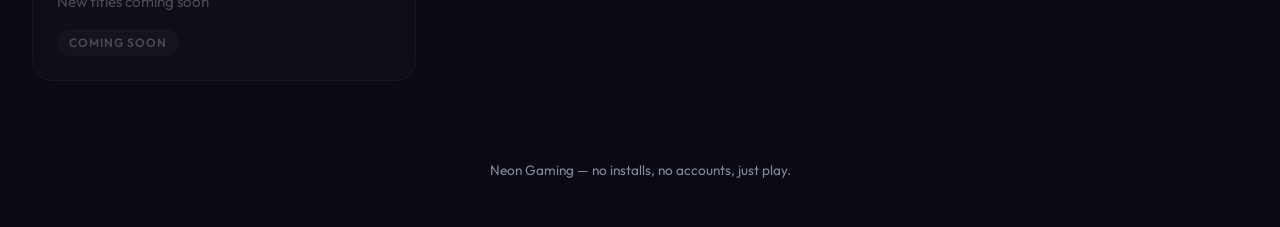
==== commit 33990286: "Basic hole game." ====
--- a/index.html
+++ b/index.html
@@ -167,6 +167,24 @@
       </div>
     </a>
 
+    <a href="games/hole/" class="game-tile game-tile--hole">
+      <div class="game-tile__preview">
+        <div class="hole-preview">
+          <div class="hole-pit"></div>
+          <div class="hole-ring"></div>
+          <div class="hole-bldg hole-bldg--1"></div>
+          <div class="hole-bldg hole-bldg--2"></div>
+          <div class="hole-bldg hole-bldg--3"></div>
+          <div class="hole-person"></div>
+        </div>
+      </div>
+      <div class="game-tile__info">
+        <h2>Neon Hole</h2>
+        <p>Swallow a whole 3D city — and the rival holes eating it too</p>
+        <span class="game-tile__cta">Play now →</span>
+      </div>
+    </a>
+
     <div class="game-tile game-tile--coming-soon">
       <div class="game-tile__preview">
         <div class="coming-soon-icon">?</div>
--- a/css/style.css
+++ b/css/style.css
@@ -580,6 +580,106 @@
   border-color: rgba(236, 72, 153, 0.35);
 }
 
+/* ---- Neon Hole preview ---- */
+.game-tile--hole .game-tile__preview {
+  background: linear-gradient(160deg, rgba(0, 229, 255, 0.08) 0%, rgba(124, 58, 237, 0.1) 100%);
+}
+
+.hole-preview {
+  position: relative;
+  width: 180px;
+  height: 130px;
+}
+
+.hole-pit {
+  position: absolute;
+  left: 50px;
+  top: 62px;
+  width: 80px;
+  height: 44px;
+  border-radius: 50%;
+  background: radial-gradient(ellipse at 50% 35%, #1a1030 0%, #06060c 65%);
+  box-shadow: inset 0 8px 16px rgba(0, 0, 0, 0.9);
+}
+
+.hole-ring {
+  position: absolute;
+  left: 48px;
+  top: 60px;
+  width: 84px;
+  height: 48px;
+  border-radius: 50%;
+  border: 2px solid #00e5ff;
+  box-shadow: 0 0 16px rgba(0, 229, 255, 0.7), inset 0 0 10px rgba(0, 229, 255, 0.4);
+  transition: transform 0.35s ease;
+}
+
+.hole-bldg {
+  position: absolute;
+  border-radius: 3px;
+  box-shadow: inset 0 1px 0 rgba(255, 255, 255, 0.25), 0 0 12px rgba(0, 0, 0, 0.4);
+  transition: transform 0.4s ease, opacity 0.4s ease;
+  background-image: repeating-linear-gradient(
+    0deg,
+    rgba(255, 233, 176, 0.55) 0 3px,
+    transparent 3px 8px
+  );
+}
+
+.hole-bldg--1 {
+  left: 24px;
+  top: 14px;
+  width: 24px;
+  height: 58px;
+  background-color: #4c4468;
+}
+
+.hole-bldg--2 {
+  left: 128px;
+  top: 2px;
+  width: 28px;
+  height: 74px;
+  background-color: #3a4a72;
+}
+
+.hole-bldg--3 {
+  left: 86px;
+  top: 30px;
+  width: 20px;
+  height: 40px;
+  background-color: #5a3a60;
+  transform-origin: bottom center;
+}
+
+.hole-person {
+  position: absolute;
+  left: 66px;
+  top: 46px;
+  width: 8px;
+  height: 16px;
+  border-radius: 4px 4px 2px 2px;
+  background: linear-gradient(180deg, #e8b58e 0 5px, #e15b64 5px);
+  transition: transform 0.35s ease, opacity 0.35s ease;
+}
+
+a.game-tile--hole:hover .hole-bldg--3 {
+  transform: translate(2px, 26px) rotate(38deg) scale(0.7);
+  opacity: 0;
+}
+
+a.game-tile--hole:hover .hole-person {
+  transform: translate(14px, 28px) rotate(-60deg) scale(0.6);
+  opacity: 0;
+}
+
+a.game-tile--hole:hover .hole-ring {
+  transform: scale(1.12);
+}
+
+a.game-tile--hole:hover {
+  border-color: rgba(0, 229, 255, 0.35);
+}
+
 .coming-soon-icon {
   font-size: 3rem;
   font-weight: 300;
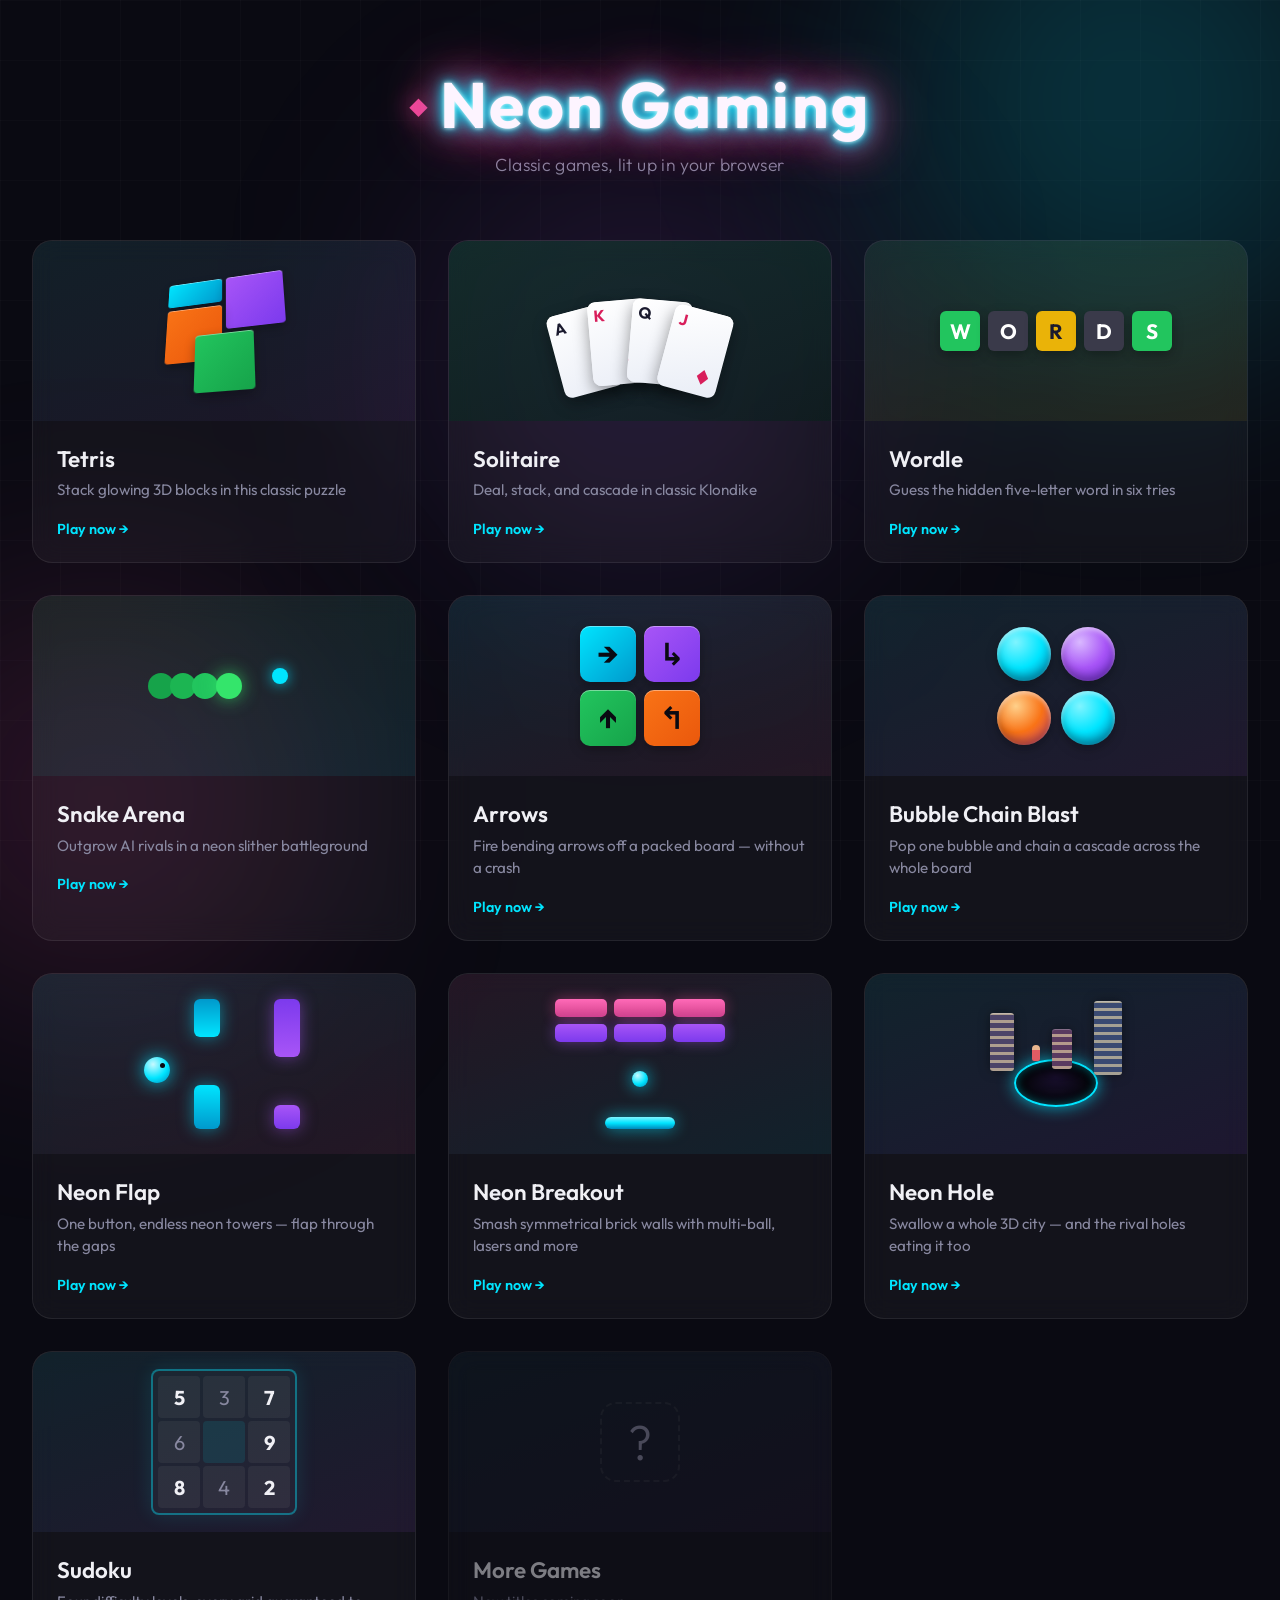
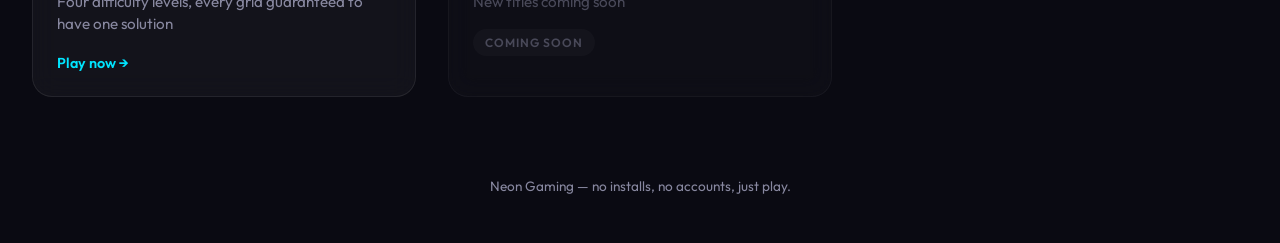
==== commit 1dc66dc3: "Sudoku." ====
--- a/index.html
+++ b/index.html
@@ -185,6 +185,27 @@
       </div>
     </a>
 
+    <a href="games/sudoku/" class="game-tile game-tile--sudoku">
+      <div class="game-tile__preview">
+        <div class="sudoku-preview">
+          <span class="sudoku-cell">5</span>
+          <span class="sudoku-cell sudoku-cell--dim">3</span>
+          <span class="sudoku-cell">7</span>
+          <span class="sudoku-cell sudoku-cell--dim">6</span>
+          <span class="sudoku-cell sudoku-cell--fill">1</span>
+          <span class="sudoku-cell">9</span>
+          <span class="sudoku-cell">8</span>
+          <span class="sudoku-cell sudoku-cell--dim">4</span>
+          <span class="sudoku-cell">2</span>
+        </div>
+      </div>
+      <div class="game-tile__info">
+        <h2>Sudoku</h2>
+        <p>Four difficulty levels, every grid guaranteed to have one solution</p>
+        <span class="game-tile__cta">Play now →</span>
+      </div>
+    </a>
+
     <div class="game-tile game-tile--coming-soon">
       <div class="game-tile__preview">
         <div class="coming-soon-icon">?</div>
--- a/css/style.css
+++ b/css/style.css
@@ -680,6 +680,56 @@
   border-color: rgba(0, 229, 255, 0.35);
 }
 
+/* ---- Sudoku preview ---- */
+.game-tile--sudoku .game-tile__preview {
+  background: linear-gradient(160deg, rgba(0, 229, 255, 0.07) 0%, rgba(168, 85, 247, 0.09) 100%);
+}
+
+.sudoku-preview {
+  display: grid;
+  grid-template-columns: repeat(3, 42px);
+  grid-template-rows: repeat(3, 42px);
+  gap: 3px;
+  padding: 5px;
+  border: 2px solid rgba(0, 229, 255, 0.4);
+  border-radius: 8px;
+  background: rgba(255, 255, 255, 0.03);
+  box-shadow: 0 0 20px rgba(0, 229, 255, 0.12);
+}
+
+.sudoku-cell {
+  display: flex;
+  align-items: center;
+  justify-content: center;
+  border-radius: 4px;
+  background: rgba(255, 255, 255, 0.05);
+  font-size: 1.25rem;
+  font-weight: 700;
+  color: var(--text-primary);
+}
+
+.sudoku-cell--dim {
+  color: var(--text-muted);
+  font-weight: 400;
+}
+
+/* The blank square the player would fill — it lights up on hover. */
+.sudoku-cell--fill {
+  color: transparent;
+  background: rgba(0, 229, 255, 0.1);
+  transition: color 0.3s ease, background 0.3s ease, text-shadow 0.3s ease;
+}
+
+a.game-tile--sudoku:hover .sudoku-cell--fill {
+  color: var(--accent-cyan);
+  background: rgba(0, 229, 255, 0.22);
+  text-shadow: 0 0 12px rgba(0, 229, 255, 0.9);
+}
+
+a.game-tile--sudoku:hover {
+  border-color: rgba(0, 229, 255, 0.35);
+}
+
 .coming-soon-icon {
   font-size: 3rem;
   font-weight: 300;
